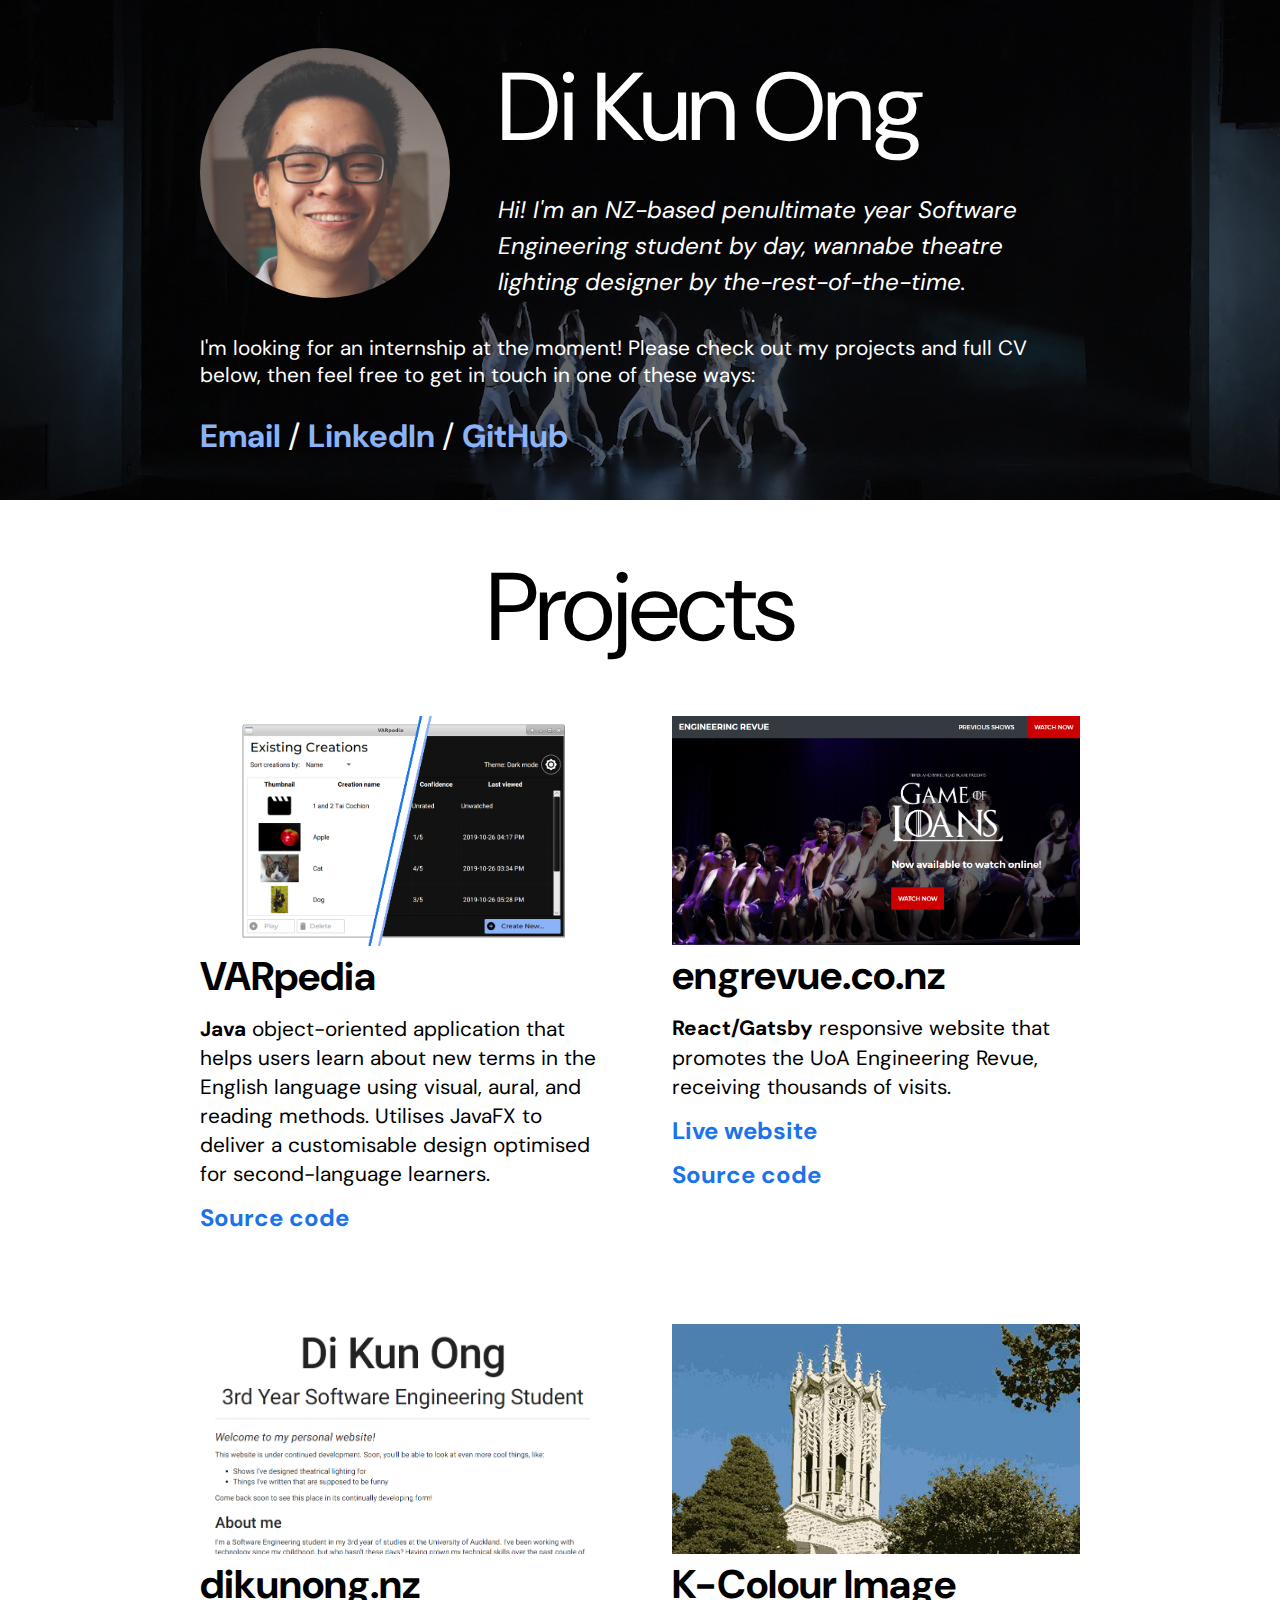
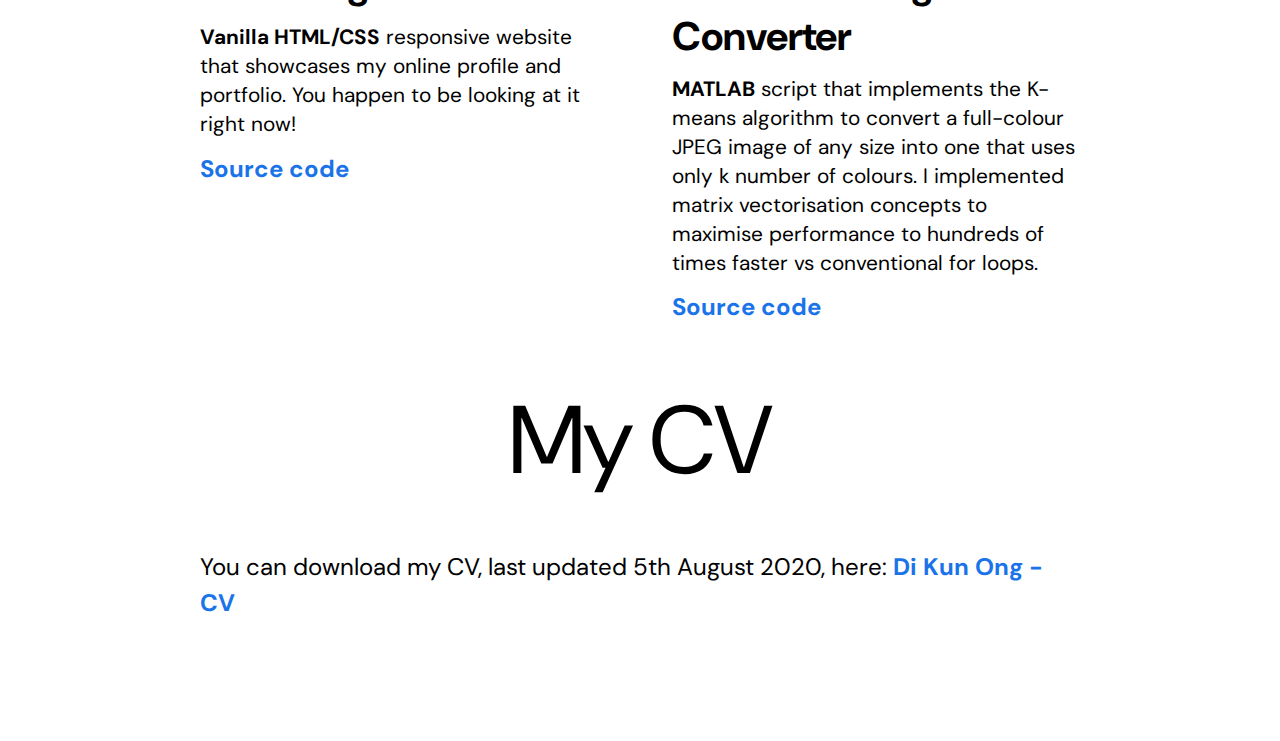
==== index.html @ 9ddf869e "Switch to DM Sans webfont" ====
<!DOCTYPE html>
<html lang="en">
  <head>
    <meta charset="utf-8" />
    <meta name="viewport" content="width=device-width, initial-scale=1" />
    <title>Di Kun Ong</title>
    <link rel="shortcut icon" href="favicon.ico" />
    <link rel="stylesheet" href="css/sanitize.css" />
    <link href="https://fonts.googleapis.com/css2?family=DM+Sans:wght@400;700&display=swap" rel="stylesheet" />
    <link rel="stylesheet" href="css/main.css" />
  </head>

  <body>

    <section class="section-about">
      <div class="container about-profile-grid">
        <div class="about-profile-headshot">
          <img src="img/headshot-2020.jpg" alt="Headshot of Di Kun Ong">
        </div>
        <div class="about-profile-heading">
          <h1>Di Kun Ong</h1>
        </div>
        <div class="about-profile-tagline">
          <p>
            Hi! I'm an NZ-based penultimate year Software Engineering student by day,
            wannabe theatre lighting designer by the-rest-of-the-time.
          </p>
        </div>
      </div>
      <div class="container about-internship">
        <p>
          I'm looking for an internship at the moment!
          Please check out my projects and full CV below, then feel free to get in touch in one of these ways:
        </p>
      </div>
      <div class="container about-contact">
        <a href="mailto:me@dikunong.nz" target="_blank" rel="noopener noreferrer">Email</a>
         / 
        <a href="https://www.linkedin.com/in/dikun-ong/" target="_blank" rel="noopener noreferrer">LinkedIn</a>
         / 
        <a href="https://github.com/dikunong" target="_blank" rel="noopener noreferrer">GitHub</a>
      </div>

    </section>

    <!-- <nav class="section-nav"></nav> -->

    <section class="container section-projects">
      <div class="section-title-container">
        <h1>Projects</h1>
      </div>

      <div class="project-grid">
        <div>
          <img src="img/project-varpedia.png" alt="VARpedia user interface" class="project-image">
          <h3 class="project-name">VARpedia</h3>
          <p class="project-desc">
            <b>Java</b>
            object-oriented application that helps users learn
            about new terms in the English language using visual, aural, and
            reading methods. Utilises JavaFX to deliver a customisable
            design optimised for second-language learners.
          </p>
          <div class="project-link-container">
            <a href="https://github.com/dikunong/VARpedia" class="project-link">Source code</a>
          </div>
        </div>

        <div>
          <img src="img/project-engrevue.png" alt="engrevue.co.nz landing page" class="project-image">
          <h3 class="project-name">engrevue.co.nz</h3>
          <p class="project-desc">
            <b>React/Gatsby</b>
            responsive website that promotes the UoA
            Engineering Revue, receiving thousands of visits.
          </p>
          <div class="project-link-container">
            <a href="https://engrevue.co.nz/" class="project-link">Live website</a>
          </div>
          <div class="project-link-container">
            <a href="https://github.com/UoAEngineeringRevue/engrevue-website" class="project-link">Source code</a>
          </div>
        </div>

        <div>
          <img src="img/project-personal.png" alt="dikunong.nz website" class="project-image">
          <h3 class="project-name">dikunong.nz</h3>
          <p class="project-desc">
            <b>Vanilla HTML/CSS</b>
            responsive website that showcases my
            online profile and portfolio. You happen to be looking at it
            right now!
          </p>
          <div class="project-link-container">
            <a href="https://github.com/dikunong/VARpedia" class="project-link">Source code</a>
          </div>
        </div>

        <div>
          <img src="img/project-kcolour.jpg" alt="K-Colour example output image" class="project-image">
          <h3 class="project-name">K-Colour Image Converter</h3>
          <p class="project-desc">
            <b>MATLAB</b>
            script that implements the K-means algorithm to
            convert a full-colour JPEG image of any size into one that uses
            only k number of colours. I implemented matrix vectorisation
            concepts to maximise performance to hundreds of times faster vs
            conventional for loops.
          </p>
          <div class="project-link-container">
            <a href="https://github.com/dikunong/k-colour-image-converter" class="project-link">Source code</a>
          </div>
        </div>

      </div>
      
    </section>
    <section class="container section-cv">
      <div class="section-title-container">
        <h1>My CV</h1>
      </div>
      <p>
        You can download my CV, last updated 5th August 2020, here:
        <a href="img/Di Kun Ong - CV.pdf">Di Kun Ong - CV</a>
      </p>
    </section>
    
  </body>
</html>
---- css/sanitize.css ----
/* Document
 * ========================================================================== */

/**
 * Add border box sizing in all browsers (opinionated).
 */

*,
::before,
::after {
  box-sizing: border-box;
}

/**
 * 1. Add text decoration inheritance in all browsers (opinionated).
 * 2. Add vertical alignment inheritance in all browsers (opinionated).
 */

::before,
::after {
  text-decoration: inherit; /* 1 */
  vertical-align: inherit; /* 2 */
}

/**
 * 1. Use the default cursor in all browsers (opinionated).
 * 2. Change the line height in all browsers (opinionated).
 * 3. Use a 4-space tab width in all browsers (opinionated).
 * 4. Remove the grey highlight on links in iOS (opinionated).
 * 5. Prevent adjustments of font size after orientation changes in
 *    IE on Windows Phone and in iOS.
 * 6. Breaks words to prevent overflow in all browsers (opinionated).
 */

html {
  cursor: default; /* 1 */
  line-height: 1.5; /* 2 */
  -moz-tab-size: 4; /* 3 */
  tab-size: 4; /* 3 */
  -webkit-tap-highlight-color: transparent /* 4 */;
  -ms-text-size-adjust: 100%; /* 5 */
  -webkit-text-size-adjust: 100%; /* 5 */
  word-break: break-word; /* 6 */
}

/* Sections
 * ========================================================================== */

/**
 * Remove the margin in all browsers (opinionated).
 */

body {
  margin: 0;
}

/**
 * Correct the font size and margin on `h1` elements within `section` and
 * `article` contexts in Chrome, Edge, Firefox, and Safari.
 */

h1 {
  font-size: 2em;
  margin: 0.67em 0;
}

/* Grouping content
 * ========================================================================== */

/**
 * Remove the margin on nested lists in Chrome, Edge, IE, and Safari.
 */

dl dl,
dl ol,
dl ul,
ol dl,
ul dl {
  margin: 0;
}

/**
 * Remove the margin on nested lists in Edge 18- and IE.
 */

ol ol,
ol ul,
ul ol,
ul ul {
  margin: 0;
}

/**
 * 1. Add the correct sizing in Firefox.
 * 2. Show the overflow in Edge 18- and IE.
 */

hr {
  height: 0; /* 1 */
  overflow: visible; /* 2 */
}

/**
 * Add the correct display in IE.
 */

main {
  display: block;
}

/**
 * Remove the list style on navigation lists in all browsers (opinionated).
 */

nav ol,
nav ul {
  list-style: none;
  padding: 0;
}

/**
 * 1. Correct the inheritance and scaling of font size in all browsers.
 * 2. Correct the odd `em` font sizing in all browsers.
 */

pre {
  font-family: monospace, monospace; /* 1 */
  font-size: 1em; /* 2 */
}

/* Text-level semantics
 * ========================================================================== */

/**
 * Remove the gray background on active links in IE 10.
 */

a {
  background-color: transparent;
}

/**
 * Add the correct text decoration in Edge 18-, IE, and Safari.
 */

abbr[title] {
  text-decoration: underline;
  text-decoration: underline dotted;
}

/**
 * Add the correct font weight in Chrome, Edge, and Safari.
 */

b,
strong {
  font-weight: bolder;
}

/**
 * 1. Correct the inheritance and scaling of font size in all browsers.
 * 2. Correct the odd `em` font sizing in all browsers.
 */

code,
kbd,
samp {
  font-family: monospace, monospace; /* 1 */
  font-size: 1em; /* 2 */
}

/**
 * Add the correct font size in all browsers.
 */

small {
  font-size: 80%;
}

/* Embedded content
 * ========================================================================== */

/*
 * Change the alignment on media elements in all browsers (opinionated).
 */

audio,
canvas,
iframe,
img,
svg,
video {
  vertical-align: middle;
}

/**
 * Add the correct display in IE 9-.
 */

audio,
video {
  display: inline-block;
}

/**
 * Add the correct display in iOS 4-7.
 */

audio:not([controls]) {
  display: none;
  height: 0;
}

/**
 * Remove the border on iframes in all browsers (opinionated).
 */

iframe {
  border-style: none;
}

/**
 * Remove the border on images within links in IE 10-.
 */

img {
  border-style: none;
}

/**
 * Change the fill color to match the text color in all browsers (opinionated).
 */

svg:not([fill]) {
  fill: currentColor;
}

/**
 * Hide the overflow in IE.
 */

svg:not(:root) {
  overflow: hidden;
}

/* Tabular data
 * ========================================================================== */

/**
 * Collapse border spacing in all browsers (opinionated).
 */

table {
  border-collapse: collapse;
}

/* Forms
 * ========================================================================== */

/**
 * Remove the margin on controls in Safari.
 */

button,
input,
select {
  margin: 0;
}

/**
 * 1. Show the overflow in IE.
 * 2. Remove the inheritance of text transform in Edge 18-, Firefox, and IE.
 */

button {
  overflow: visible; /* 1 */
  text-transform: none; /* 2 */
}

/**
 * Correct the inability to style buttons in iOS and Safari.
 */

button,
[type="button"],
[type="reset"],
[type="submit"] {
  -webkit-appearance: button;
}

/**
 * 1. Change the inconsistent appearance in all browsers (opinionated).
 * 2. Correct the padding in Firefox.
 */

fieldset {
  border: 1px solid #a0a0a0; /* 1 */
  padding: 0.35em 0.75em 0.625em; /* 2 */
}

/**
 * Show the overflow in Edge 18- and IE.
 */

input {
  overflow: visible;
}

/**
 * 1. Correct the text wrapping in Edge 18- and IE.
 * 2. Correct the color inheritance from `fieldset` elements in IE.
 */

legend {
  color: inherit; /* 2 */
  display: table; /* 1 */
  max-width: 100%; /* 1 */
  white-space: normal; /* 1 */
}

/**
 * 1. Add the correct display in Edge 18- and IE.
 * 2. Add the correct vertical alignment in Chrome, Edge, and Firefox.
 */

progress {
  display: inline-block; /* 1 */
  vertical-align: baseline; /* 2 */
}

/**
 * Remove the inheritance of text transform in Firefox.
 */

select {
  text-transform: none;
}

/**
 * 1. Remove the margin in Firefox and Safari.
 * 2. Remove the default vertical scrollbar in IE.
 * 3. Change the resize direction in all browsers (opinionated).
 */

textarea {
  margin: 0; /* 1 */
  overflow: auto; /* 2 */
  resize: vertical; /* 3 */
}

/**
 * Remove the padding in IE 10-.
 */

[type="checkbox"],
[type="radio"] {
  padding: 0;
}

/**
 * 1. Correct the odd appearance in Chrome, Edge, and Safari.
 * 2. Correct the outline style in Safari.
 */

[type="search"] {
  -webkit-appearance: textfield; /* 1 */
  outline-offset: -2px; /* 2 */
}

/**
 * Correct the cursor style of increment and decrement buttons in Safari.
 */

::-webkit-inner-spin-button,
::-webkit-outer-spin-button {
  height: auto;
}

/**
 * Correct the text style of placeholders in Chrome, Edge, and Safari.
 */

::-webkit-input-placeholder {
  color: inherit;
  opacity: 0.54;
}

/**
 * Remove the inner padding in Chrome, Edge, and Safari on macOS.
 */

::-webkit-search-decoration {
  -webkit-appearance: none;
}

/**
 * 1. Correct the inability to style upload buttons in iOS and Safari.
 * 2. Change font properties to `inherit` in Safari.
 */

::-webkit-file-upload-button {
  -webkit-appearance: button; /* 1 */
  font: inherit; /* 2 */
}

/**
 * Remove the inner border and padding of focus outlines in Firefox.
 */

::-moz-focus-inner {
  border-style: none;
  padding: 0;
}

/**
 * Restore the focus outline styles unset by the previous rule in Firefox.
 */

:-moz-focusring {
  outline: 1px dotted ButtonText;
}

/**
 * Remove the additional :invalid styles in Firefox.
 */

:-moz-ui-invalid {
  box-shadow: none;
}

/* Interactive
 * ========================================================================== */

/*
 * Add the correct display in Edge 18- and IE.
 */

details {
  display: block;
}

/*
 * Add the correct styles in Edge 18-, IE, and Safari.
 */

dialog {
  background-color: white;
  border: solid;
  color: black;
  display: block;
  height: -moz-fit-content;
  height: -webkit-fit-content;
  height: fit-content;
  left: 0;
  margin: auto;
  padding: 1em;
  position: absolute;
  right: 0;
  width: -moz-fit-content;
  width: -webkit-fit-content;
  width: fit-content;
}

dialog:not([open]) {
  display: none;
}

/*
 * Add the correct display in all browsers.
 */

summary {
  display: list-item;
}

/* Scripting
 * ========================================================================== */

/**
 * Add the correct display in IE 9-.
 */

canvas {
  display: inline-block;
}

/**
 * Add the correct display in IE.
 */

template {
  display: none;
}

/* User interaction
 * ========================================================================== */

/*
 * 1. Remove the tapping delay in IE 10.
 * 2. Remove the tapping delay on clickable elements
      in all browsers (opinionated).
 */

a,
area,
button,
input,
label,
select,
summary,
textarea,
[tabindex] {
  -ms-touch-action: manipulation; /* 1 */
  touch-action: manipulation; /* 2 */
}

/**
 * Add the correct display in IE 10-.
 */

[hidden] {
  display: none;
}

/* Accessibility
 * ========================================================================== */

/**
 * Change the cursor on busy elements in all browsers (opinionated).
 */

[aria-busy="true"] {
  cursor: progress;
}

/*
 * Change the cursor on control elements in all browsers (opinionated).
 */

[aria-controls] {
  cursor: pointer;
}

/*
 * Change the cursor on disabled, not-editable, or otherwise
 * inoperable elements in all browsers (opinionated).
 */

[aria-disabled="true"],
[disabled] {
  cursor: not-allowed;
}

/*
 * Change the display on visually hidden accessible elements
 * in all browsers (opinionated).
 */

[aria-hidden="false"][hidden] {
  display: initial;
}

[aria-hidden="false"][hidden]:not(:focus) {
  clip: rect(0, 0, 0, 0);
  position: absolute;
}
---- css/main.css ----
html {
  font-family: "DM Sans", Roboto, "Segoe UI", Helvetica, Arial, sans-serif;
  text-rendering: optimizeLegibility;
  transition: all 0.3s;
}

body {
  margin: 0;
}

.container {
  max-width: 880px;
  margin: 0 auto;
}

.section-title-container {
  margin: 48px 0;
  text-align: center;
}

/*------------------------------------*\
    #TYPOGRAPHY
\*------------------------------------*/

h1 {
	font-size: 6rem;
	line-height: 1.25;
	margin: 0;
	font-weight: 400;
	letter-spacing: -2px;
}

h2 {
	font-size: 4rem;
	font-weight: 500;
	letter-spacing: -1px;
	margin: 0;
	line-height: 1.35;
}

h3 {
	font-size: 2.5rem;
	margin: 0;
	line-height: 1.5;
}

p {
	margin: 0;
	font-size: 1.5rem;
	line-height: 1.5;
}

a {
  color: #1a73e8;
  font-weight: bold;
  line-height: 0;
	text-decoration: none;
	transition: all 0.15s;
}

/*------------------------------------*\
    #ABOUT
\*------------------------------------*/

.section-about {
  background: linear-gradient(rgba(0, 0, 0, 0.6), rgba(0, 0, 0, 0.6)), url(../img/about-banner.jpg);
    /* background-attachment: fixed; */
  background-position: bottom;
  background-repeat: no-repeat;
  background-size: cover;
  color: white;
  height: 500px;
}

.about-profile-grid {
  display: grid;
  grid-template-columns: 250px 1fr;
  grid-template-rows: 120px 130px;
  padding-top: 48px;
}

.about-profile-headshot {
  grid-column: 1;
  grid-row: 1 / 3;
}

.about-profile-headshot > img {
  border-radius: 50%;
  max-height: 100%;
  max-width: 100%;
}

.about-profile-heading {
  margin: 0 48px;
}

.about-profile-tagline {
  font-style: italic;
  margin: 24px 48px 0 48px;
}

.about-internship {
  padding-top: 36px;
}

.about-internship > p {
  font-size: 1.3rem;
  line-height: 1.3;
}

.about-contact {
  font-size: 2rem;
  padding-top: 24px;
}

.about-contact > a {
	color: #8bb3f8;
}

/*------------------------------------*\
    #PROJECTS
\*------------------------------------*/

.project-grid {
  column-gap: 4rem;
  display: grid;
  grid-template-columns: 1fr 1fr;
  row-gap: 5rem;
}

.project-image {
  object-fit: cover;
  width: 100%;
}

.project-name {
  line-height: 1.3;
  margin-top: 4px;
}

.project-desc {
  font-size: 1.3rem;
  line-height: 1.4;
  margin: 12px 0;
}

.project-link-container {
  margin-bottom: 8px;
}

.project-link {
	font-size: 1.5rem;
  line-height: 1.5;
}

/*------------------------------------*\
    #PROJECTS
\*------------------------------------*/

.section-cv {
  margin-bottom: 120px;
}
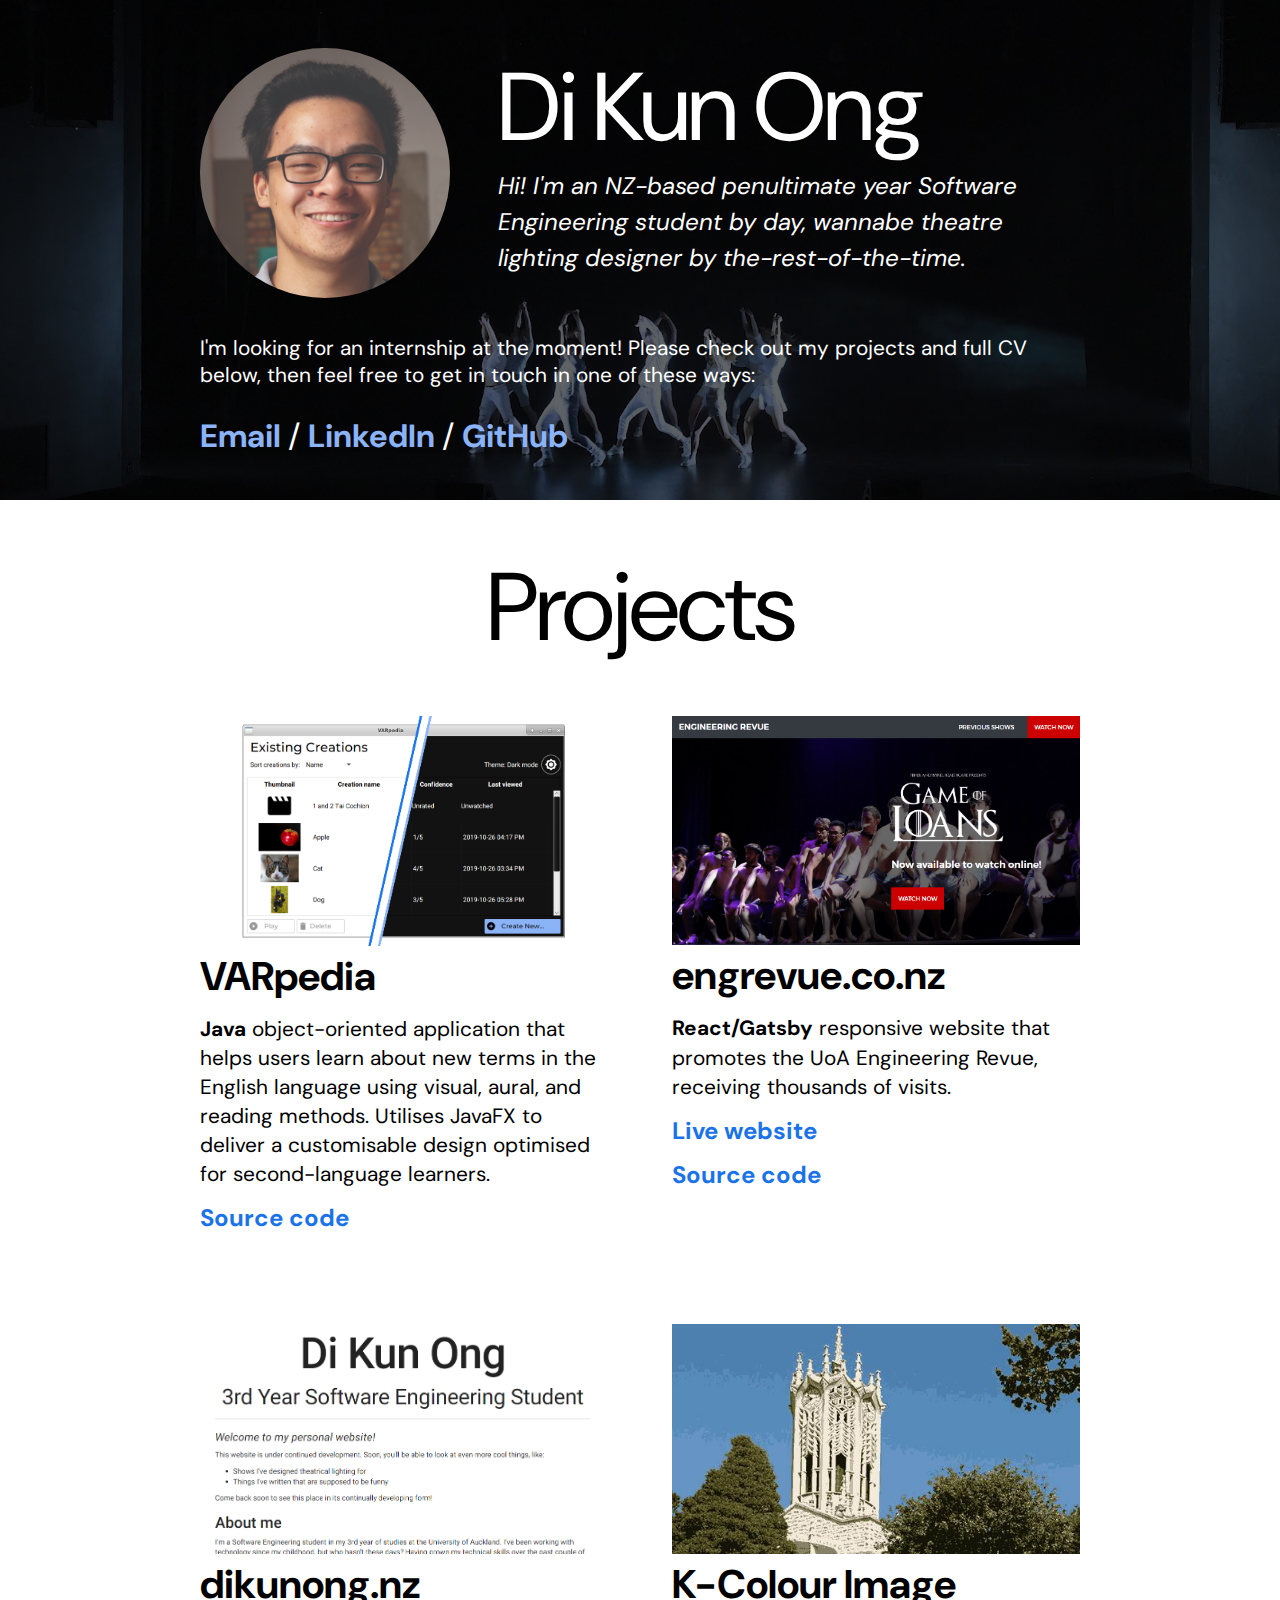
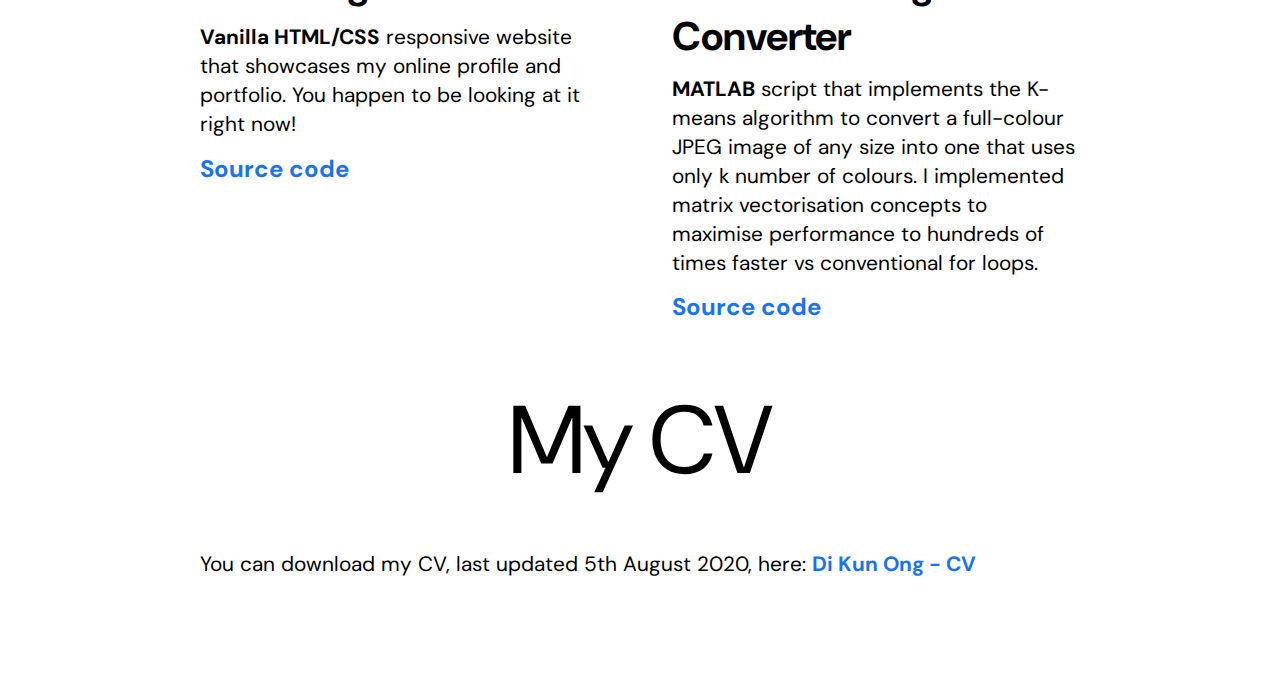
==== commit e96d0f39: "Make the ENTIRE SITE responsive" ====
--- a/index.html
+++ b/index.html
@@ -17,7 +17,7 @@
         <div class="about-profile-headshot">
           <img src="img/headshot-2020.jpg" alt="Headshot of Di Kun Ong">
         </div>
-        <div class="about-profile-heading">
+        <div>
           <h1>Di Kun Ong</h1>
         </div>
         <div class="about-profile-tagline">
@@ -62,7 +62,7 @@
             design optimised for second-language learners.
           </p>
           <div class="project-link-container">
-            <a href="https://github.com/dikunong/VARpedia" class="project-link">Source code</a>
+            <a href="https://github.com/dikunong/VARpedia" class="project-link" target="_blank" rel="noopener noreferrer">Source code</a>
           </div>
         </div>
 
@@ -75,10 +75,10 @@
             Engineering Revue, receiving thousands of visits.
           </p>
           <div class="project-link-container">
-            <a href="https://engrevue.co.nz/" class="project-link">Live website</a>
+            <a href="https://engrevue.co.nz/" class="project-link" target="_blank" rel="noopener noreferrer">Live website</a>
           </div>
           <div class="project-link-container">
-            <a href="https://github.com/UoAEngineeringRevue/engrevue-website" class="project-link">Source code</a>
+            <a href="https://github.com/UoAEngineeringRevue/engrevue-website" class="project-link" target="_blank" rel="noopener noreferrer">Source code</a>
           </div>
         </div>
 
@@ -92,7 +92,7 @@
             right now!
           </p>
           <div class="project-link-container">
-            <a href="https://github.com/dikunong/VARpedia" class="project-link">Source code</a>
+            <a href="https://github.com/dikunong/VARpedia" class="project-link" target="_blank" rel="noopener noreferrer">Source code</a>
           </div>
         </div>
 
@@ -108,7 +108,7 @@
             conventional for loops.
           </p>
           <div class="project-link-container">
-            <a href="https://github.com/dikunong/k-colour-image-converter" class="project-link">Source code</a>
+            <a href="https://github.com/dikunong/k-colour-image-converter" class="project-link" target="_blank" rel="noopener noreferrer">Source code</a>
           </div>
         </div>
 
--- a/css/main.css
+++ b/css/main.css
@@ -9,8 +9,9 @@
 }
 
 .container {
-  max-width: 880px;
+  max-width: 976px;
   margin: 0 auto;
+  padding: 0 48px;
 }
 
 .section-title-container {
@@ -27,7 +28,8 @@
 	line-height: 1.25;
 	margin: 0;
 	font-weight: 400;
-	letter-spacing: -2px;
+  letter-spacing: -2px;
+  transition: all 0.15s;
 }
 
 h2 {
@@ -35,19 +37,22 @@
 	font-weight: 500;
 	letter-spacing: -1px;
 	margin: 0;
-	line-height: 1.35;
+  line-height: 1.35;
+  transition: all 0.15s;
 }
 
 h3 {
 	font-size: 2.5rem;
 	margin: 0;
-	line-height: 1.5;
+  line-height: 1.5;
+  transition: all 0.15s;
 }
 
 p {
 	margin: 0;
-	font-size: 1.5rem;
-	line-height: 1.5;
+	font-size: 1.3rem;
+  line-height: 1.4;
+  transition: all 0.15s;
 }
 
 a {
@@ -73,6 +78,7 @@
 }
 
 .about-profile-grid {
+  column-gap: 3rem;
   display: grid;
   grid-template-columns: 250px 1fr;
   grid-template-rows: 120px 130px;
@@ -88,15 +94,16 @@
   border-radius: 50%;
   max-height: 100%;
   max-width: 100%;
-}
-
-.about-profile-heading {
-  margin: 0 48px;
+  object-fit: contain;
 }
 
 .about-profile-tagline {
   font-style: italic;
-  margin: 24px 48px 0 48px;
+}
+
+.about-profile-tagline > p {
+  font-size: 1.5rem;
+  line-height: 1.5;
 }
 
 .about-internship {
@@ -104,7 +111,6 @@
 }
 
 .about-internship > p {
-  font-size: 1.3rem;
   line-height: 1.3;
 }
 
@@ -139,8 +145,6 @@
 }
 
 .project-desc {
-  font-size: 1.3rem;
-  line-height: 1.4;
   margin: 12px 0;
 }
 
@@ -154,9 +158,137 @@
 }
 
 /*------------------------------------*\
-    #PROJECTS
+    #CV
 \*------------------------------------*/
 
 .section-cv {
   margin-bottom: 120px;
+}
+
+/*------------------------------------*\
+    #BREAKPOINTS
+\*------------------------------------*/
+
+@media only screen and (max-width: 865px) {
+
+  h1 {
+    font-size: 4.8rem;
+  }
+
+  .about-profile-grid {
+    column-gap: 2.7rem;
+  }
+
+}
+
+@media only screen and (max-width: 768px) {
+
+  .container {
+    padding-left: 24px;
+    padding-right: 24px;
+  }
+
+  .about-profile-grid {
+    grid-template-columns: 1fr;
+    grid-template-rows: 150px auto;
+    text-align: center;
+  }
+
+  .section-about {
+    min-height: 640px;
+    height: 85vh;
+    max-height: 700px;
+  }
+
+  .about-profile-headshot {
+    display: flex;
+    grid-row: 1;
+    justify-content: center;
+  }
+
+  .about-profile-headshot > img {
+    max-height: 150px;
+    max-width: 100%;
+  }
+
+  .about-internship {
+    padding-top: 12px;
+  }
+
+  .about-contact {
+    padding-top: 18px;
+    text-align: center;
+  }
+
+  .project-grid {
+    grid-template-columns: 1fr;
+    row-gap: 2rem;
+  }
+
+}
+
+
+@media only screen and (max-width: 430px) {
+
+  h1 {
+    font-size: 4rem;
+  }
+  
+  h2 {
+    font-size: 3rem;
+  }
+  
+  h3 {
+    font-size: 2rem;
+  }
+
+  .section-about {
+    min-height: 600px;
+  }
+
+  .about-profile-grid {
+    padding-top: 24px;
+  }
+
+  .about-profile-tagline > p {
+    font-size: 1.3rem;
+    line-height: 1.3;
+  }
+
+  .about-contact {
+    font-size: 1.6rem;
+  }
+
+}
+
+@media only screen and (max-width: 355px) {
+
+  h1 {
+    font-size: 2.5rem;
+  }
+  
+  h2 {
+    font-size: 2rem;
+  }
+  
+  h3 {
+    font-size: 1.7rem;
+  }
+
+  p {
+    font-size: 1.1rem;
+  }
+
+  .section-about {
+    min-height: 530px;
+  }
+
+  .about-profile-tagline > p {
+    font-size: 1.1rem;
+  }
+
+  .about-contact {
+    font-size: 1.4rem;
+  }
+
 }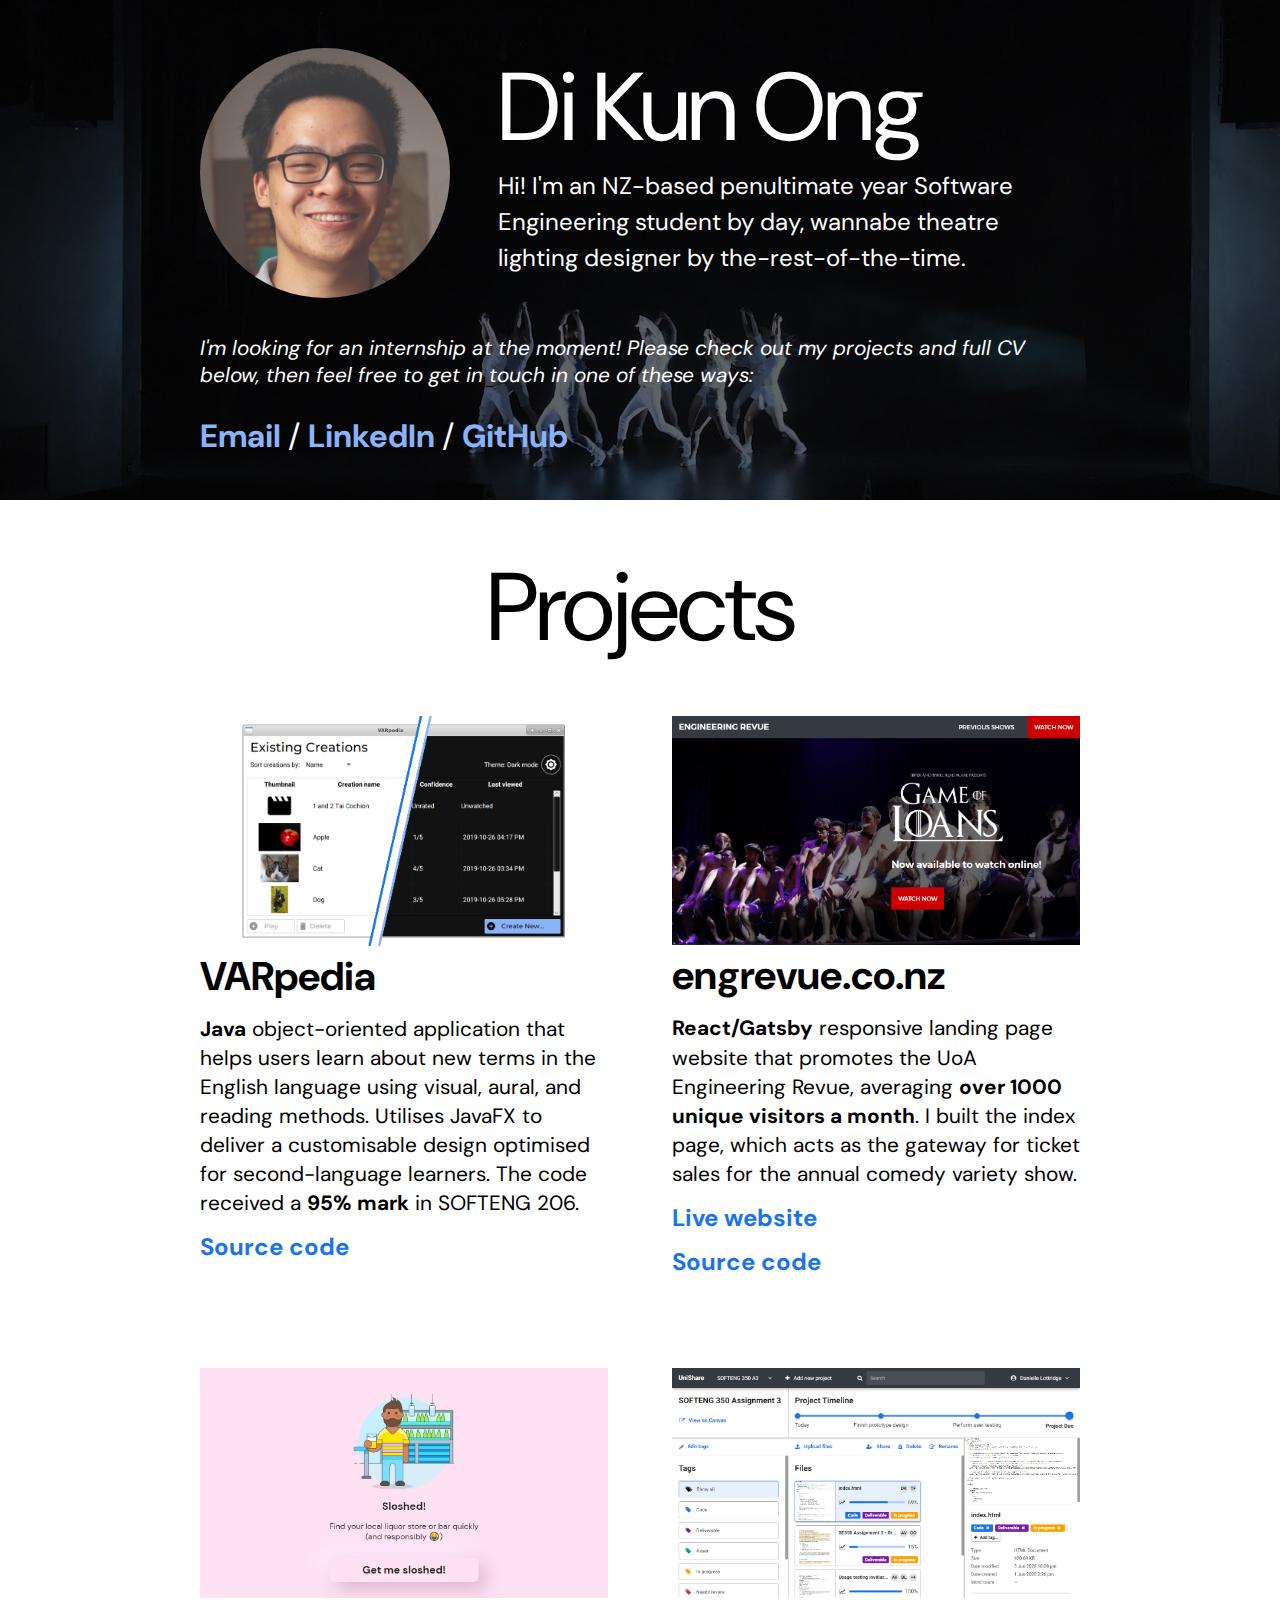
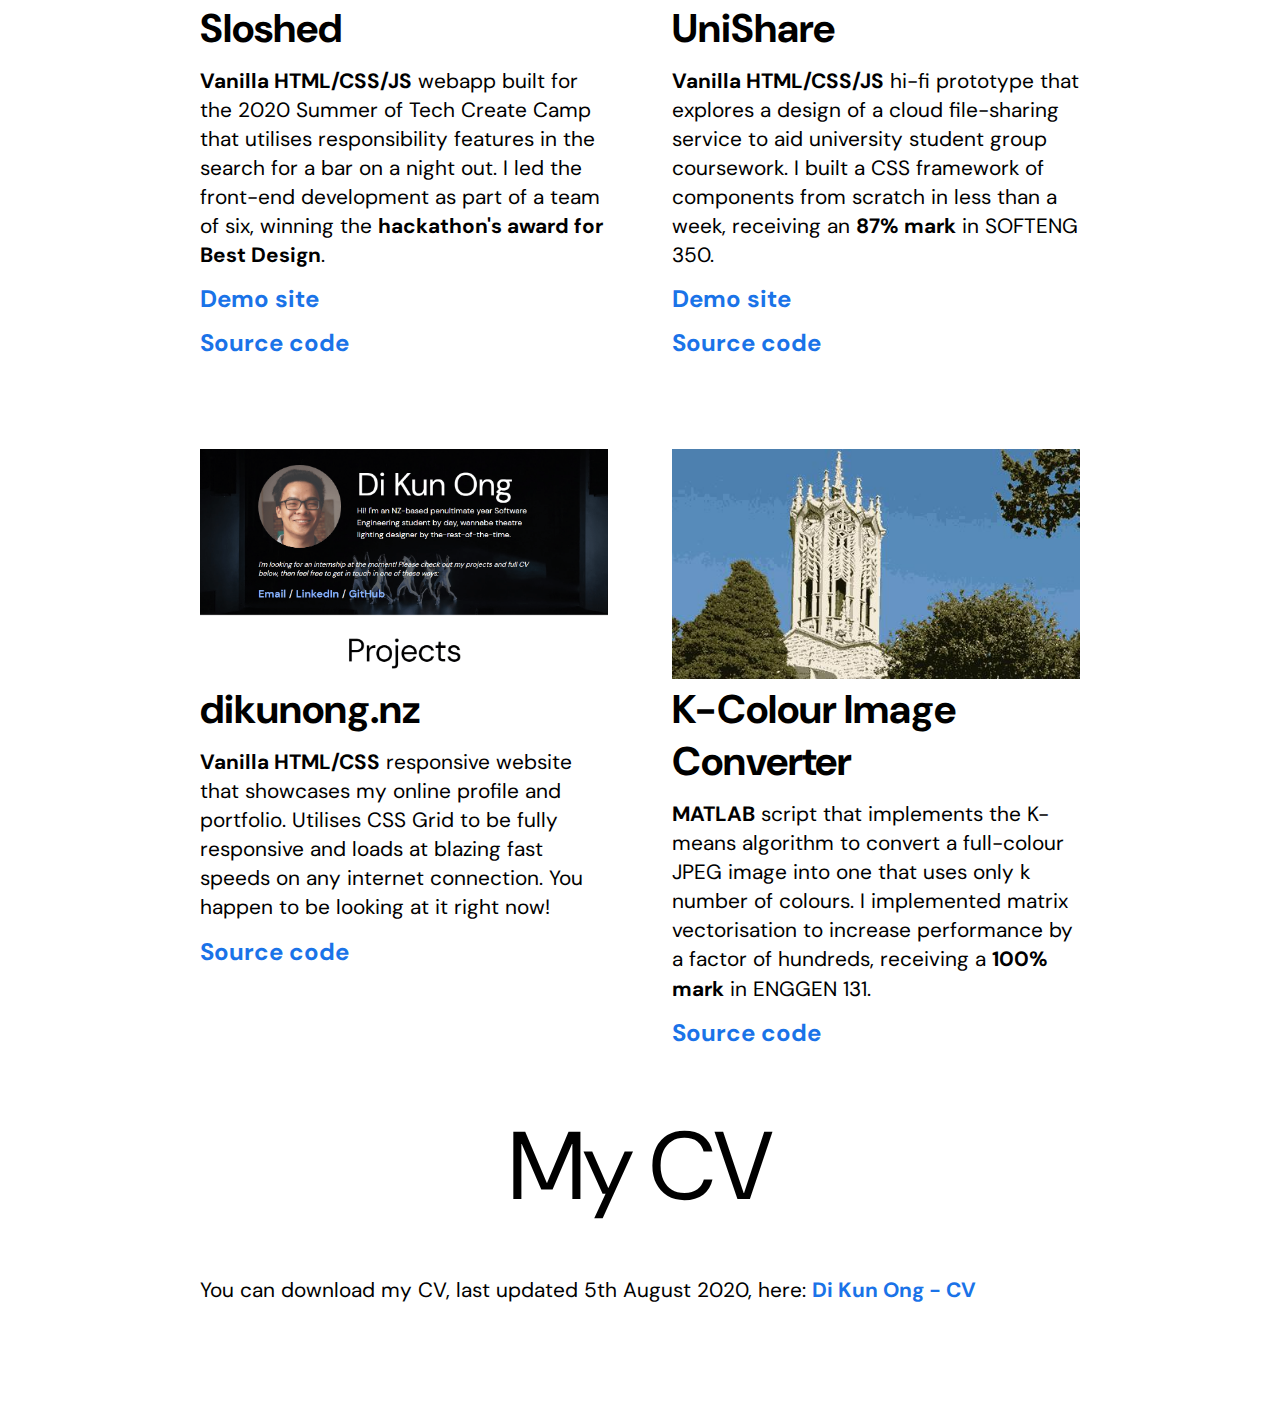
==== commit f8cfb590: "Update projects" ====
--- a/index.html
+++ b/index.html
@@ -6,7 +6,7 @@
     <title>Di Kun Ong</title>
     <link rel="shortcut icon" href="favicon.ico" />
     <link rel="stylesheet" href="css/sanitize.css" />
-    <link href="https://fonts.googleapis.com/css2?family=DM+Sans:wght@400;700&display=swap" rel="stylesheet" />
+    <link rel="stylesheet" href="https://fonts.googleapis.com/css2?family=DM+Sans:wght@400;700&display=swap" />
     <link rel="stylesheet" href="css/main.css" />
   </head>
 
@@ -60,6 +60,7 @@
             about new terms in the English language using visual, aural, and
             reading methods. Utilises JavaFX to deliver a customisable
             design optimised for second-language learners.
+            The code received a <b>95% mark</b> in SOFTENG 206.
           </p>
           <div class="project-link-container">
             <a href="https://github.com/dikunong/VARpedia" class="project-link" target="_blank" rel="noopener noreferrer">Source code</a>
@@ -71,8 +72,10 @@
           <h3 class="project-name">engrevue.co.nz</h3>
           <p class="project-desc">
             <b>React/Gatsby</b>
-            responsive website that promotes the UoA
-            Engineering Revue, receiving thousands of visits.
+            responsive landing page website that promotes the UoA
+            Engineering Revue, averaging <b>over 1000 unique visitors a month</b>.
+            I built the index page, which acts as the gateway for ticket sales
+            for the annual comedy variety show.
           </p>
           <div class="project-link-container">
             <a href="https://engrevue.co.nz/" class="project-link" target="_blank" rel="noopener noreferrer">Live website</a>
@@ -83,12 +86,51 @@
         </div>
 
         <div>
-          <img src="img/project-personal.png" alt="dikunong.nz website" class="project-image">
+          <img src="img/project-sloshed.png" alt="slosh.lol webapp" class="project-image" loading="lazy">
+          <h3 class="project-name">Sloshed</h3>
+          <p class="project-desc">
+            <b>Vanilla HTML/CSS/JS</b>
+            webapp built for the 2020 Summer of Tech Create Camp that utilises
+            responsibility features in the search for a bar on a night out.
+            I led the front-end development as part of a team of six,
+            winning the <b>hackathon's award for Best Design</b>.
+          </p>
+          <div class="project-link-container">
+            <a href="https://slosh.lol/" class="project-link" target="_blank" rel="noopener noreferrer">Demo site</a>
+          </div>
+          <div class="project-link-container">
+            <a href="https://github.com/Alxjlv/Sloshed" class="project-link" target="_blank" rel="noopener noreferrer">Source code</a>
+          </div>
+        </div>
+
+        <div>
+          <img src="img/project-unishare.png" alt="UniShare hi-fi prototype" class="project-image" loading="lazy">
+          <h3 class="project-name">UniShare</h3>
+          <p class="project-desc">
+            <b>Vanilla HTML/CSS/JS</b>
+            hi-fi prototype that explores a design of a cloud file-sharing service
+            to aid university student group coursework.
+            I built a CSS framework of components from scratch in less than a week,
+            receiving an <b>87% mark</b> in SOFTENG 350.
+          </p>
+          <div class="project-link-container">
+            <a href="https://alexverkerk.com/se350-A3/src/" class="project-link" target="_blank" rel="noopener noreferrer">Demo site</a>
+          </div>
+          <div class="project-link-container">
+            <a href="https://github.com/Alxjlv/se350-A3" class="project-link" target="_blank" rel="noopener noreferrer">Source code</a>
+          </div>
+        </div>
+
+        <div>
+          <img src="img/project-personal.png" alt="dikunong.nz website" class="project-image" loading="lazy">
           <h3 class="project-name">dikunong.nz</h3>
           <p class="project-desc">
             <b>Vanilla HTML/CSS</b>
             responsive website that showcases my
-            online profile and portfolio. You happen to be looking at it
+            online profile and portfolio.
+            Utilises CSS Grid to be fully responsive and loads
+            at blazing fast speeds on any internet connection.
+            You happen to be looking at it
             right now!
           </p>
           <div class="project-link-container">
@@ -97,15 +139,15 @@
         </div>
 
         <div>
-          <img src="img/project-kcolour.jpg" alt="K-Colour example output image" class="project-image">
+          <img src="img/project-kcolour.jpg" alt="K-Colour example output image" class="project-image" loading="lazy">
           <h3 class="project-name">K-Colour Image Converter</h3>
           <p class="project-desc">
             <b>MATLAB</b>
             script that implements the K-means algorithm to
-            convert a full-colour JPEG image of any size into one that uses
+            convert a full-colour JPEG image into one that uses
             only k number of colours. I implemented matrix vectorisation
-            concepts to maximise performance to hundreds of times faster vs
-            conventional for loops.
+            to increase performance by a factor of hundreds,
+            receiving a <b>100% mark</b> in ENGGEN 131.
           </p>
           <div class="project-link-container">
             <a href="https://github.com/dikunong/k-colour-image-converter" class="project-link" target="_blank" rel="noopener noreferrer">Source code</a>
--- a/css/main.css
+++ b/css/main.css
@@ -97,16 +97,13 @@
   object-fit: contain;
 }
 
-.about-profile-tagline {
-  font-style: italic;
-}
-
 .about-profile-tagline > p {
   font-size: 1.5rem;
   line-height: 1.5;
 }
 
 .about-internship {
+  font-style: italic;
   padding-top: 36px;
 }
 
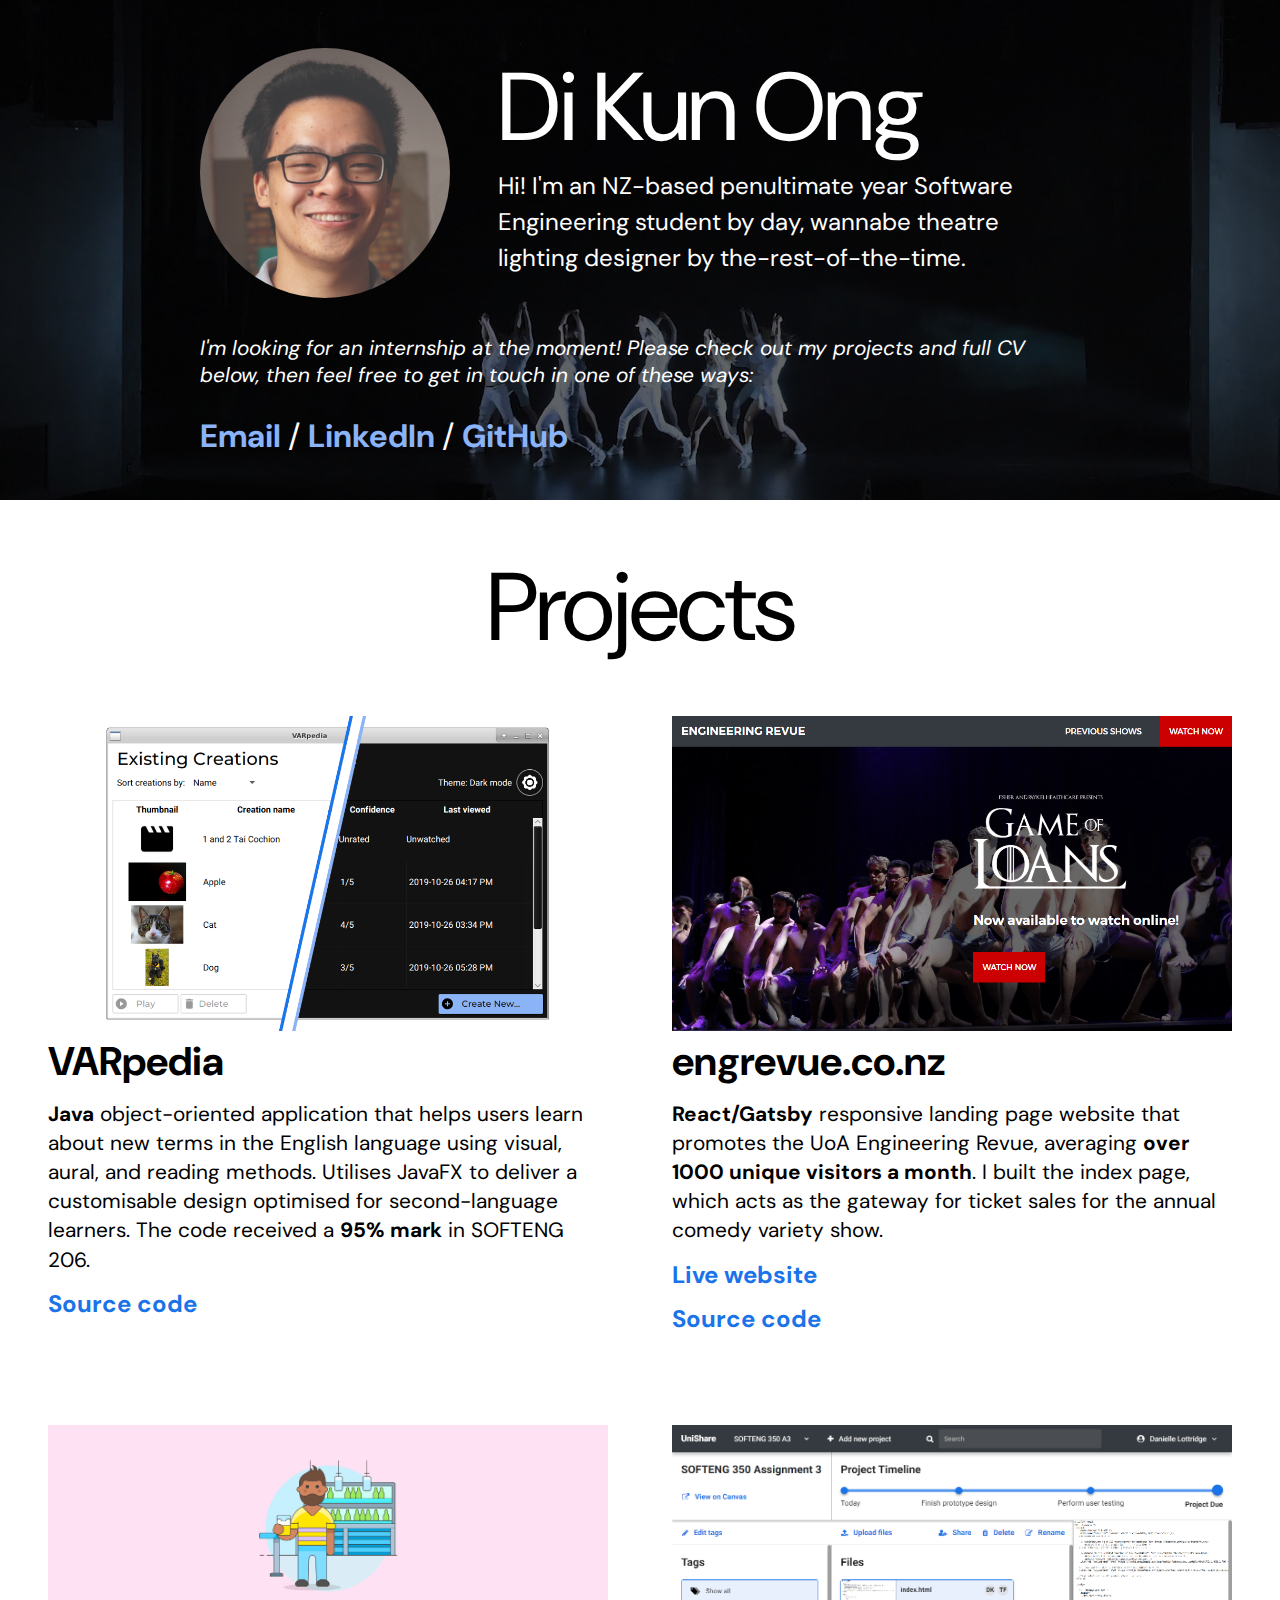
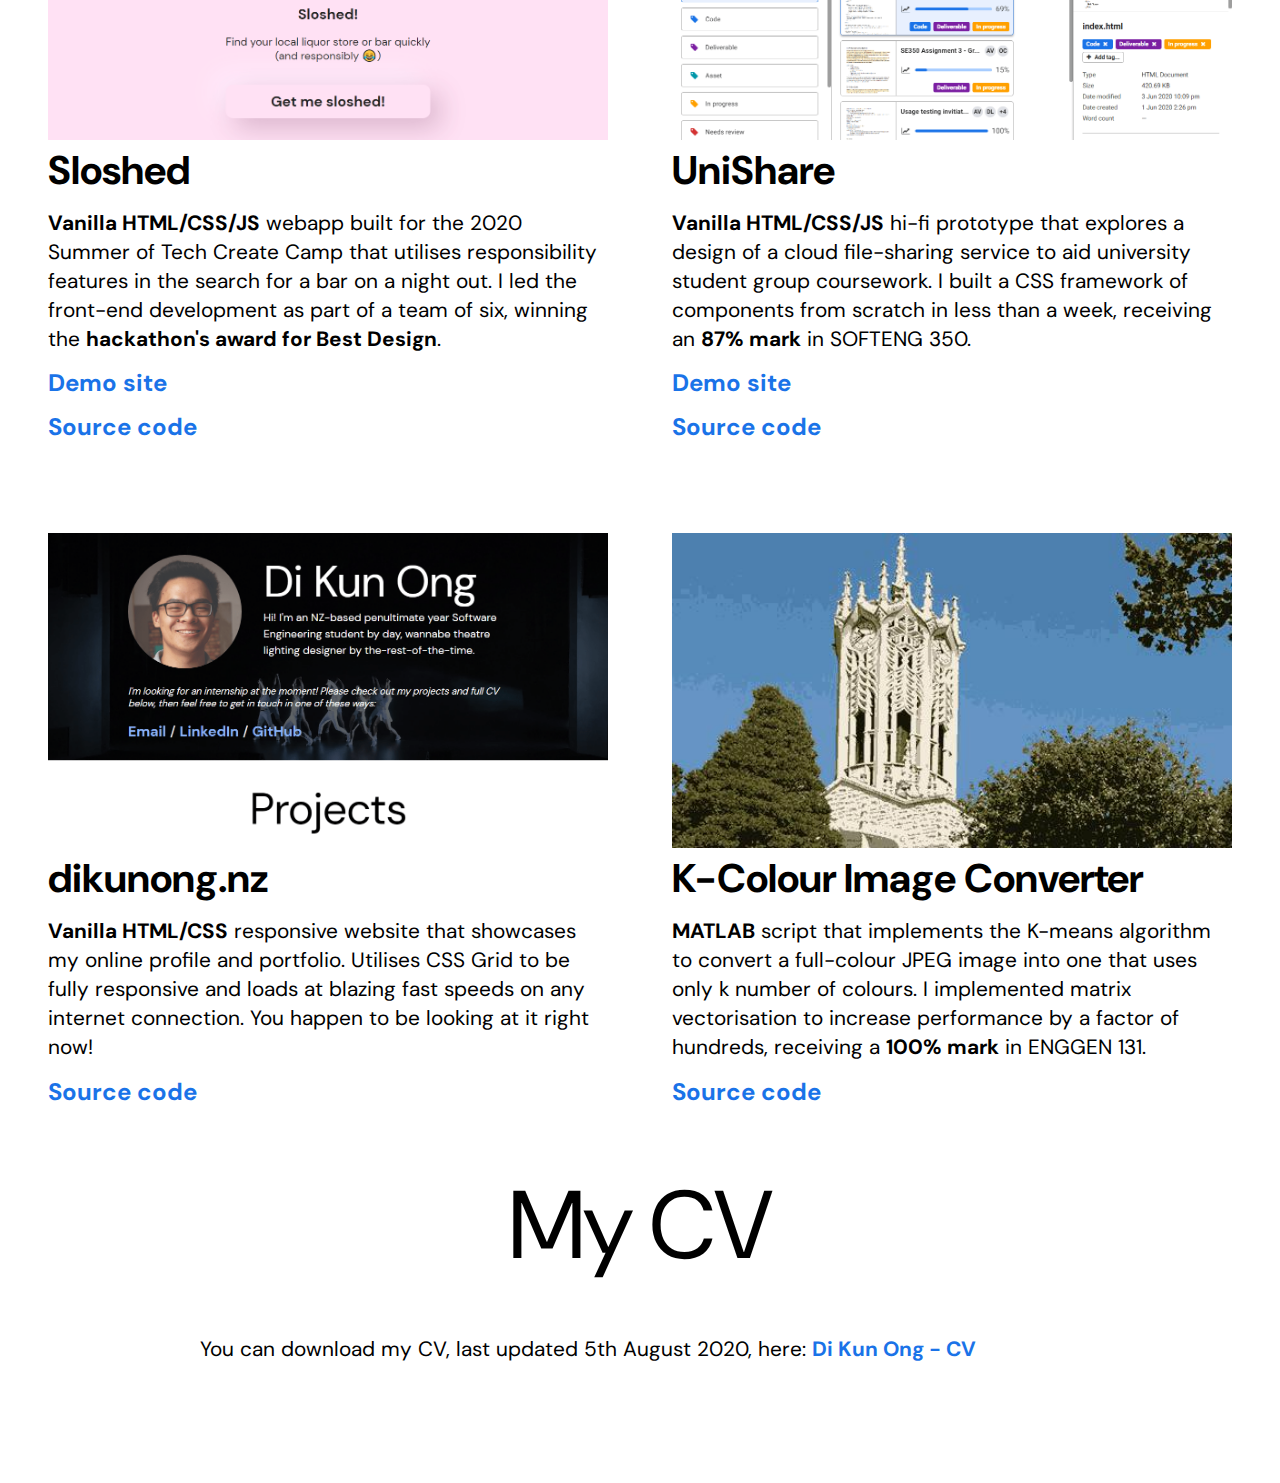
==== commit d202cff5: "Widen project grid to 3 columns on large displays" ====
--- a/index.html
+++ b/index.html
@@ -45,7 +45,7 @@
 
     <!-- <nav class="section-nav"></nav> -->
 
-    <section class="container section-projects">
+    <section class="container container-wide section-projects">
       <div class="section-title-container">
         <h1>Projects</h1>
       </div>
--- a/css/main.css
+++ b/css/main.css
@@ -12,6 +12,10 @@
   max-width: 976px;
   margin: 0 auto;
   padding: 0 48px;
+}
+
+.container-wide {
+  max-width: 1350px;
 }
 
 .section-title-container {
@@ -127,7 +131,7 @@
 .project-grid {
   column-gap: 4rem;
   display: grid;
-  grid-template-columns: 1fr 1fr;
+  grid-template-columns: 1fr 1fr 1fr;
   row-gap: 5rem;
 }
 
@@ -165,6 +169,13 @@
 /*------------------------------------*\
     #BREAKPOINTS
 \*------------------------------------*/
+
+@media only screen and (max-width: 1349px) {
+  .project-grid {
+    grid-template-columns: 1fr 1fr;
+  }
+  
+}
 
 @media only screen and (max-width: 865px) {
 
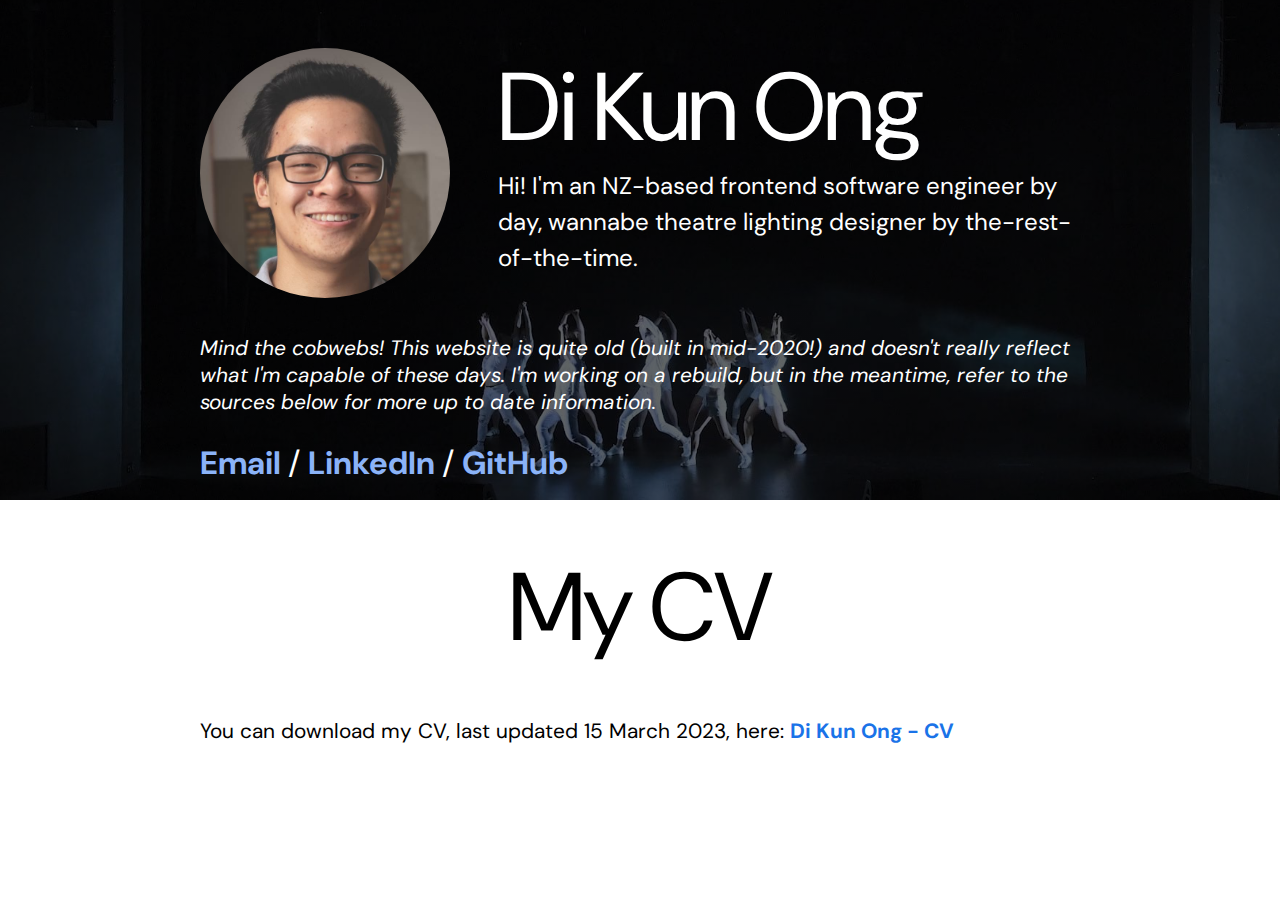
==== commit 8e0bd6c5: "Add May Graduation 2023 link and update CV" ====
--- a/index.html
+++ b/index.html
@@ -6,166 +6,69 @@
     <title>Di Kun Ong</title>
     <link rel="shortcut icon" href="favicon.ico" />
     <link rel="stylesheet" href="css/sanitize.css" />
-    <link rel="stylesheet" href="https://fonts.googleapis.com/css2?family=DM+Sans:wght@400;700&display=swap" />
+    <link
+      rel="stylesheet"
+      href="https://fonts.googleapis.com/css2?family=DM+Sans:wght@400;700&display=swap"
+    />
     <link rel="stylesheet" href="css/main.css" />
   </head>
 
   <body>
-
     <section class="section-about">
       <div class="container about-profile-grid">
         <div class="about-profile-headshot">
-          <img src="img/headshot-2020.jpg" alt="Headshot of Di Kun Ong">
+          <img src="img/headshot-2020.jpg" alt="Headshot of Di Kun Ong" />
         </div>
         <div>
           <h1>Di Kun Ong</h1>
         </div>
         <div class="about-profile-tagline">
           <p>
-            Hi! I'm an NZ-based penultimate year Software Engineering student by day,
-            wannabe theatre lighting designer by the-rest-of-the-time.
+            Hi! I'm an NZ-based frontend software engineer by day, wannabe
+            theatre lighting designer by the-rest-of-the-time.
           </p>
         </div>
       </div>
       <div class="container about-internship">
         <p>
-          I'm looking for an internship at the moment!
-          Please check out my projects and full CV below, then feel free to get in touch in one of these ways:
+          Mind the cobwebs! This website is quite old (built in mid-2020!) and
+          doesn't really reflect what I'm capable of these days. I'm working on
+          a rebuild, but in the meantime, refer to the sources below for more up
+          to date information.
         </p>
       </div>
       <div class="container about-contact">
-        <a href="mailto:me@dikunong.nz" target="_blank" rel="noopener noreferrer">Email</a>
-         / 
-        <a href="https://www.linkedin.com/in/dikun-ong/" target="_blank" rel="noopener noreferrer">LinkedIn</a>
-         / 
-        <a href="https://github.com/dikunong" target="_blank" rel="noopener noreferrer">GitHub</a>
+        <a
+          href="mailto:me@dikunong.nz"
+          target="_blank"
+          rel="noopener noreferrer"
+          >Email</a
+        >
+        /
+        <a
+          href="https://www.linkedin.com/in/dikun-ong/"
+          target="_blank"
+          rel="noopener noreferrer"
+          >LinkedIn</a
+        >
+        /
+        <a
+          href="https://github.com/dikunong"
+          target="_blank"
+          rel="noopener noreferrer"
+          >GitHub</a
+        >
       </div>
-
     </section>
 
-    <!-- <nav class="section-nav"></nav> -->
-
-    <section class="container container-wide section-projects">
-      <div class="section-title-container">
-        <h1>Projects</h1>
-      </div>
-
-      <div class="project-grid">
-        <div>
-          <img src="img/project-varpedia.png" alt="VARpedia user interface" class="project-image">
-          <h3 class="project-name">VARpedia</h3>
-          <p class="project-desc">
-            <b>Java</b>
-            object-oriented application that helps users learn
-            about new terms in the English language using visual, aural, and
-            reading methods. Utilises JavaFX to deliver a customisable
-            design optimised for second-language learners.
-            The code received a <b>95% mark</b> in SOFTENG 206.
-          </p>
-          <div class="project-link-container">
-            <a href="https://github.com/dikunong/VARpedia" class="project-link" target="_blank" rel="noopener noreferrer">Source code</a>
-          </div>
-        </div>
-
-        <div>
-          <img src="img/project-engrevue.png" alt="engrevue.co.nz landing page" class="project-image">
-          <h3 class="project-name">engrevue.co.nz</h3>
-          <p class="project-desc">
-            <b>React/Gatsby</b>
-            responsive landing page website that promotes the UoA
-            Engineering Revue, averaging <b>over 1000 unique visitors a month</b>.
-            I built the index page, which acts as the gateway for ticket sales
-            for the annual comedy variety show.
-          </p>
-          <div class="project-link-container">
-            <a href="https://engrevue.co.nz/" class="project-link" target="_blank" rel="noopener noreferrer">Live website</a>
-          </div>
-          <div class="project-link-container">
-            <a href="https://github.com/UoAEngineeringRevue/engrevue-website" class="project-link" target="_blank" rel="noopener noreferrer">Source code</a>
-          </div>
-        </div>
-
-        <div>
-          <img src="img/project-sloshed.png" alt="slosh.lol webapp" class="project-image" loading="lazy">
-          <h3 class="project-name">Sloshed</h3>
-          <p class="project-desc">
-            <b>Vanilla HTML/CSS/JS</b>
-            webapp built for the 2020 Summer of Tech Create Camp that utilises
-            responsibility features in the search for a bar on a night out.
-            I led the front-end development as part of a team of six,
-            winning the <b>hackathon's award for Best Design</b>.
-          </p>
-          <div class="project-link-container">
-            <a href="https://slosh.lol/" class="project-link" target="_blank" rel="noopener noreferrer">Demo site</a>
-          </div>
-          <div class="project-link-container">
-            <a href="https://github.com/Alxjlv/Sloshed" class="project-link" target="_blank" rel="noopener noreferrer">Source code</a>
-          </div>
-        </div>
-
-        <div>
-          <img src="img/project-unishare.png" alt="UniShare hi-fi prototype" class="project-image" loading="lazy">
-          <h3 class="project-name">UniShare</h3>
-          <p class="project-desc">
-            <b>Vanilla HTML/CSS/JS</b>
-            hi-fi prototype that explores a design of a cloud file-sharing service
-            to aid university student group coursework.
-            I built a CSS framework of components from scratch in less than a week,
-            receiving an <b>87% mark</b> in SOFTENG 350.
-          </p>
-          <div class="project-link-container">
-            <a href="https://alexverkerk.com/se350-A3/src/" class="project-link" target="_blank" rel="noopener noreferrer">Demo site</a>
-          </div>
-          <div class="project-link-container">
-            <a href="https://github.com/Alxjlv/se350-A3" class="project-link" target="_blank" rel="noopener noreferrer">Source code</a>
-          </div>
-        </div>
-
-        <div>
-          <img src="img/project-personal.png" alt="dikunong.nz website" class="project-image" loading="lazy">
-          <h3 class="project-name">dikunong.nz</h3>
-          <p class="project-desc">
-            <b>Vanilla HTML/CSS</b>
-            responsive website that showcases my
-            online profile and portfolio.
-            Utilises CSS Grid to be fully responsive and loads
-            at blazing fast speeds on any internet connection.
-            You happen to be looking at it
-            right now!
-          </p>
-          <div class="project-link-container">
-            <a href="https://github.com/dikunong/VARpedia" class="project-link" target="_blank" rel="noopener noreferrer">Source code</a>
-          </div>
-        </div>
-
-        <div>
-          <img src="img/project-kcolour.jpg" alt="K-Colour example output image" class="project-image" loading="lazy">
-          <h3 class="project-name">K-Colour Image Converter</h3>
-          <p class="project-desc">
-            <b>MATLAB</b>
-            script that implements the K-means algorithm to
-            convert a full-colour JPEG image into one that uses
-            only k number of colours. I implemented matrix vectorisation
-            to increase performance by a factor of hundreds,
-            receiving a <b>100% mark</b> in ENGGEN 131.
-          </p>
-          <div class="project-link-container">
-            <a href="https://github.com/dikunong/k-colour-image-converter" class="project-link" target="_blank" rel="noopener noreferrer">Source code</a>
-          </div>
-        </div>
-
-      </div>
-      
-    </section>
     <section class="container section-cv">
       <div class="section-title-container">
         <h1>My CV</h1>
       </div>
       <p>
-        You can download my CV, last updated 5th August 2020, here:
+        You can download my CV, last updated 15 March 2023, here:
         <a href="img/Di Kun Ong - CV.pdf">Di Kun Ong - CV</a>
       </p>
     </section>
-    
   </body>
 </html>
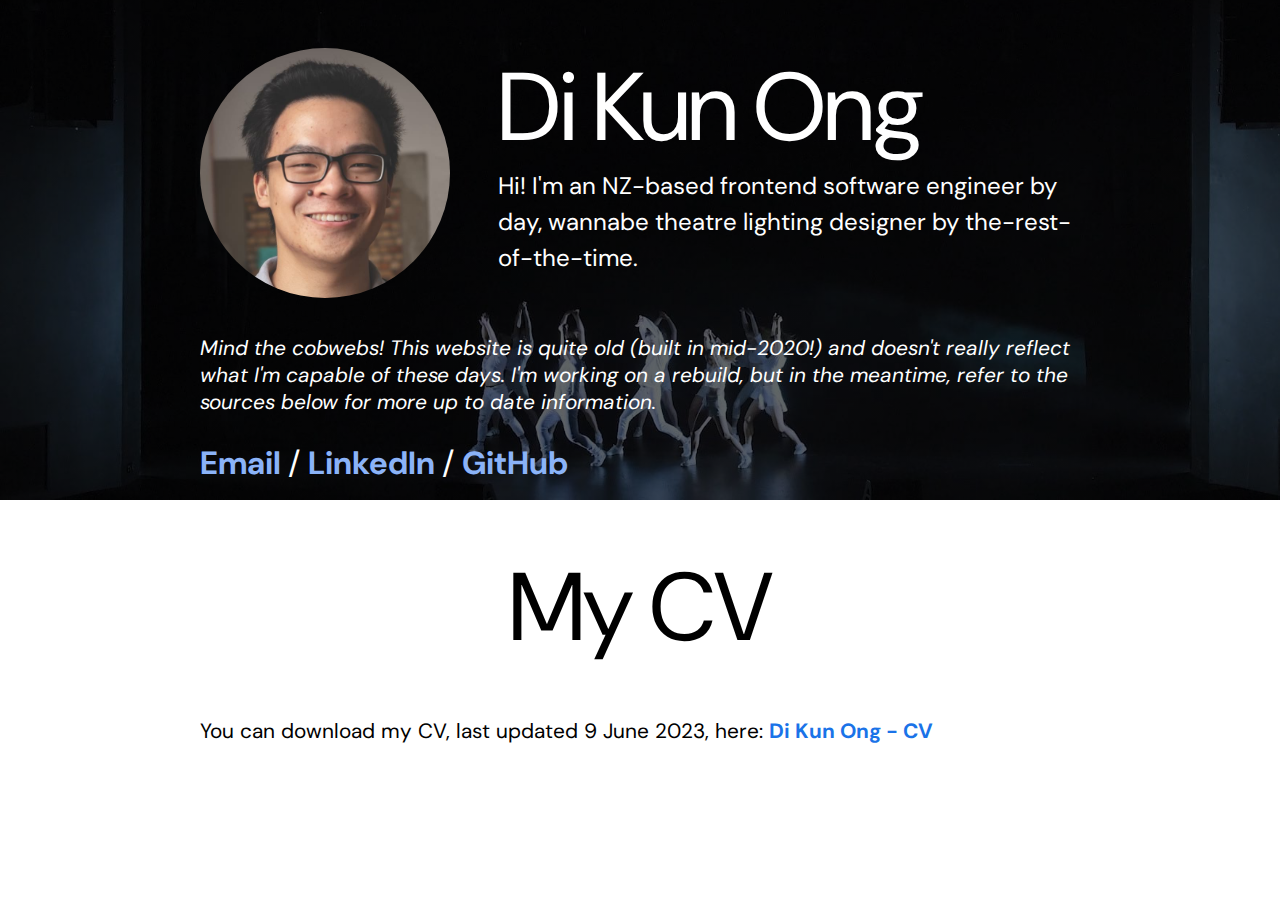
==== commit 3be0f3d6: "Update CV" ====
--- a/index.html
+++ b/index.html
@@ -66,7 +66,7 @@
         <h1>My CV</h1>
       </div>
       <p>
-        You can download my CV, last updated 15 March 2023, here:
+        You can download my CV, last updated 9 June 2023, here:
         <a href="img/Di Kun Ong - CV.pdf">Di Kun Ong - CV</a>
       </p>
     </section>
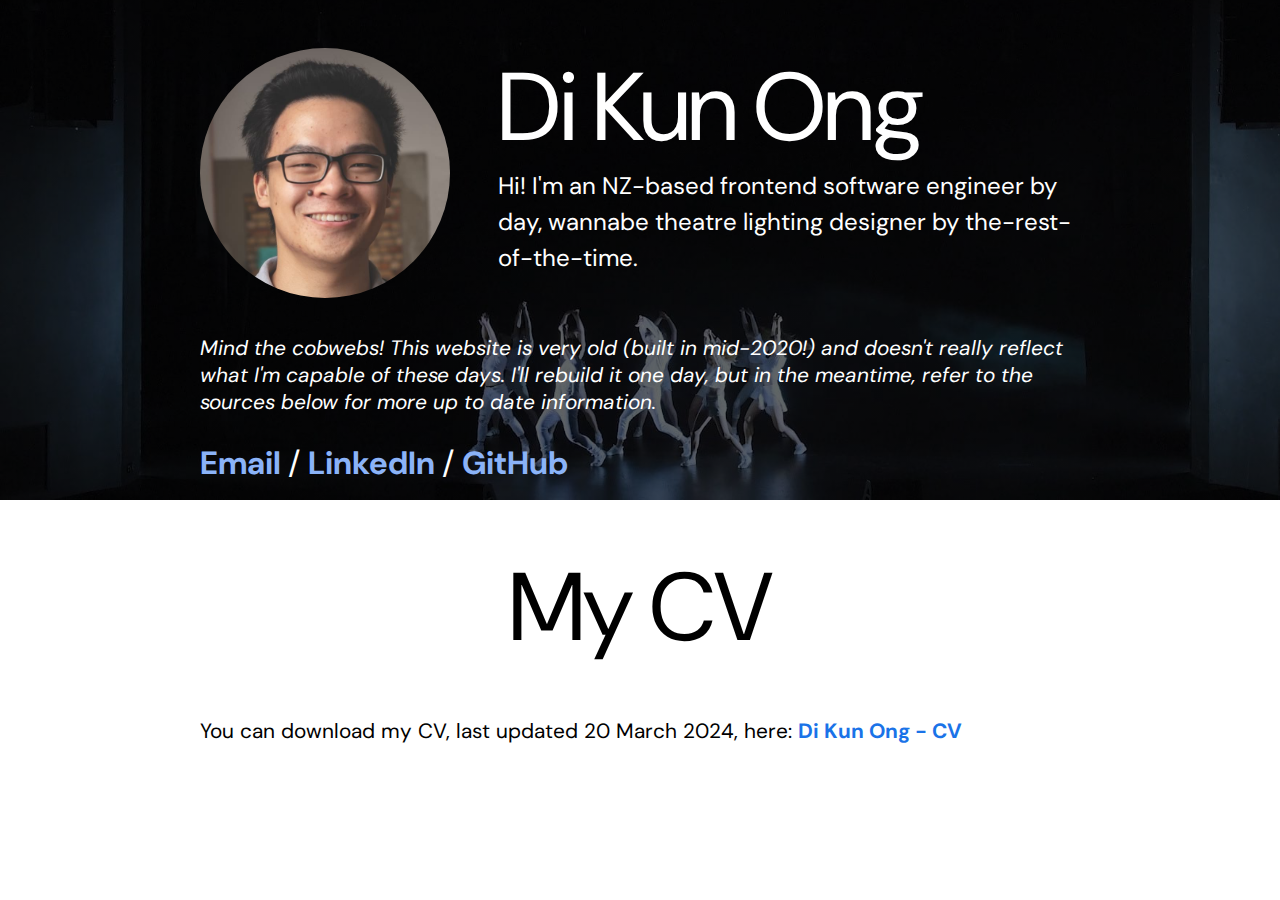
==== commit 9c9f08e8: "Update CV, early 2024" ====
--- a/index.html
+++ b/index.html
@@ -31,9 +31,9 @@
       </div>
       <div class="container about-internship">
         <p>
-          Mind the cobwebs! This website is quite old (built in mid-2020!) and
-          doesn't really reflect what I'm capable of these days. I'm working on
-          a rebuild, but in the meantime, refer to the sources below for more up
+          Mind the cobwebs! This website is very old (built in mid-2020!) and
+          doesn't really reflect what I'm capable of these days. I'll rebuild it
+          one day, but in the meantime, refer to the sources below for more up
           to date information.
         </p>
       </div>
@@ -66,7 +66,7 @@
         <h1>My CV</h1>
       </div>
       <p>
-        You can download my CV, last updated 9 June 2023, here:
+        You can download my CV, last updated 20 March 2024, here:
         <a href="img/Di Kun Ong - CV.pdf">Di Kun Ong - CV</a>
       </p>
     </section>
